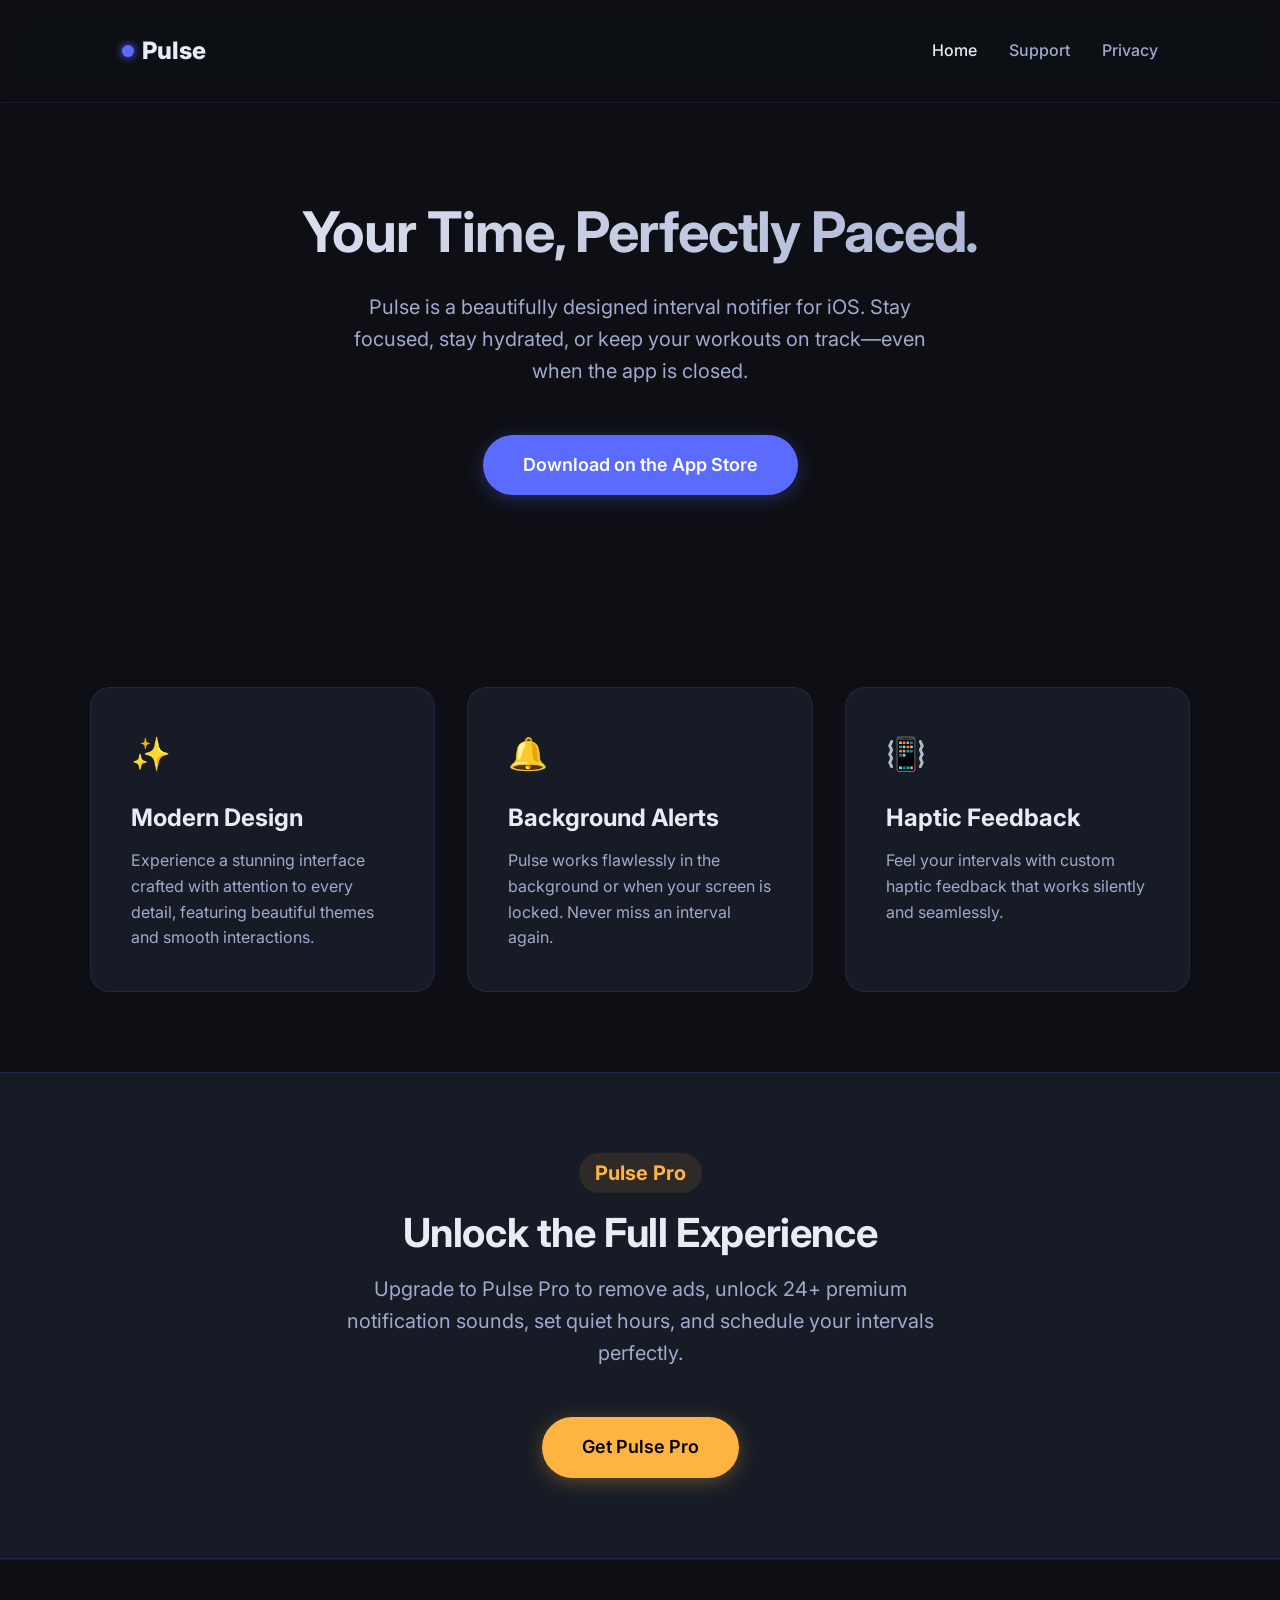
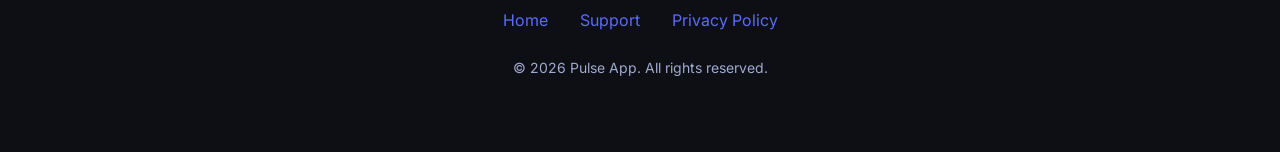
==== index.html @ a0f0a832 "Initial commit" ====
<!DOCTYPE html>
<html lang="en">
<head>
    <meta charset="UTF-8">
    <meta name="viewport" content="width=device-width, initial-scale=1.0">
    <title>Pulse - Interval Notifier</title>
    <meta name="description" content="Pulse is a modern interval notifier for iOS. Beautifully designed, completely customizable, and works perfectly in the background.">
    <link rel="stylesheet" href="styles.css">
    <link href="https://fonts.googleapis.com/css2?family=Inter:wght@400;500;600;700;800&display=swap" rel="stylesheet">
</head>
<body>
    <header>
        <div class="container nav-container">
            <a href="index.html" class="logo">
                <span class="logo-dot"></span> Pulse
            </a>
            <nav class="nav-links">
                <a href="index.html" class="active">Home</a>
                <a href="support.html">Support</a>
                <a href="privacy.html">Privacy</a>
            </nav>
        </div>
    </header>

    <main>
        <section class="hero container">
            <h1>Your Time, Perfectly Paced.</h1>
            <p class="hero-subtitle">Pulse is a beautifully designed interval notifier for iOS. Stay focused, stay hydrated, or keep your workouts on track—even when the app is closed.</p>
            <a href="#" class="cta-button">Download on the App Store</a>
        </section>

        <section class="features container">
            <div class="features-grid">
                <div class="feature-card">
                    <div class="feature-icon">✨</div>
                    <h3>Modern Design</h3>
                    <p>Experience a stunning interface crafted with attention to every detail, featuring beautiful themes and smooth interactions.</p>
                </div>
                <div class="feature-card">
                    <div class="feature-icon">🔔</div>
                    <h3>Background Alerts</h3>
                    <p>Pulse works flawlessly in the background or when your screen is locked. Never miss an interval again.</p>
                </div>
                <div class="feature-card">
                    <div class="feature-icon">📳</div>
                    <h3>Haptic Feedback</h3>
                    <p>Feel your intervals with custom haptic feedback that works silently and seamlessly.</p>
                </div>
            </div>
        </section>

        <section class="pro-section">
            <div class="container">
                <span class="pro-badge">Pulse Pro</span>
                <h2>Unlock the Full Experience</h2>
                <p class="hero-subtitle">Upgrade to Pulse Pro to remove ads, unlock 24+ premium notification sounds, set quiet hours, and schedule your intervals perfectly.</p>
                <a href="#" class="cta-button" style="background-color: var(--accent-yellow); color: #000; box-shadow: 0 4px 20px rgba(255, 179, 64, 0.3);">Get Pulse Pro</a>
            </div>
        </section>
    </main>

    <footer>
        <div class="container">
            <div class="footer-links">
                <a href="index.html">Home</a>
                <a href="support.html">Support</a>
                <a href="privacy.html">Privacy Policy</a>
            </div>
            <p class="footer-text">© 2026 Pulse App. All rights reserved.</p>
        </div>
    </footer>
</body>
</html>
---- styles.css ----
:root {
    --bg-color: #0D0F14;
    --panel-color: #161B25;
    --card-color: #1E2535;
    --text-primary: #E8ECF4;
    --text-secondary: #A0AACF;
    --accent-blue: #5C6BFF;
    --accent-blue-hover: #727fff;
    --accent-yellow: #FFB340;
    --accent-red: #FF5A52;
    --border-color: rgba(92, 107, 255, 0.15);
}

* {
    margin: 0;
    padding: 0;
    box-sizing: border-box;
}

body {
    font-family: 'Inter', -apple-system, BlinkMacSystemFont, "Segoe UI", Roboto, Helvetica, Arial, sans-serif;
    background-color: var(--bg-color);
    color: var(--text-primary);
    line-height: 1.6;
    -webkit-font-smoothing: antialiased;
}

/* Typography */
h1, h2, h3, h4 {
    font-weight: 700;
    line-height: 1.2;
    margin-bottom: 1rem;
}

h1 { font-size: 3.5rem; letter-spacing: -0.02em; }
h2 { font-size: 2.5rem; letter-spacing: -0.01em; }
p { color: var(--text-secondary); margin-bottom: 1.5rem; font-size: 1.125rem; }

a {
    color: var(--accent-blue);
    text-decoration: none;
    transition: color 0.2s ease;
}

a:hover {
    color: var(--accent-blue-hover);
}

/* Layout */
.container {
    max-width: 1100px;
    margin: 0 auto;
    padding: 0 2rem;
}

/* Header */
header {
    padding: 2rem 0;
    border-bottom: 1px solid var(--panel-color);
    background-color: rgba(13, 15, 20, 0.8);
    backdrop-filter: blur(10px);
    position: sticky;
    top: 0;
    z-index: 100;
}

.nav-container {
    display: flex;
    justify-content: space-between;
    align-items: center;
}

.logo {
    font-size: 1.5rem;
    font-weight: 800;
    color: var(--text-primary);
    display: flex;
    align-items: center;
    gap: 0.5rem;
}

.logo-dot {
    width: 12px;
    height: 12px;
    background-color: var(--accent-blue);
    border-radius: 50%;
    display: inline-block;
    box-shadow: 0 0 10px var(--accent-blue);
}

.nav-links {
    display: flex;
    gap: 2rem;
}

.nav-links a {
    color: var(--text-secondary);
    font-weight: 500;
}

.nav-links a:hover, .nav-links a.active {
    color: var(--text-primary);
}

/* Hero Section */
.hero {
    padding: 6rem 0 4rem;
    text-align: center;
}

.hero h1 {
    background: linear-gradient(135deg, #E8ECF4 0%, #A0AACF 100%);
    -webkit-background-clip: text;
    -webkit-text-fill-color: transparent;
    margin-bottom: 1.5rem;
}

.hero-subtitle {
    font-size: 1.25rem;
    max-width: 600px;
    margin: 0 auto 3rem;
}

.cta-button {
    display: inline-block;
    background-color: var(--accent-blue);
    color: #fff;
    padding: 1rem 2.5rem;
    border-radius: 999px;
    font-size: 1.125rem;
    font-weight: 600;
    transition: all 0.3s ease;
    box-shadow: 0 4px 20px rgba(92, 107, 255, 0.3);
}

.cta-button:hover {
    background-color: var(--accent-blue-hover);
    transform: translateY(-2px);
    box-shadow: 0 6px 25px rgba(92, 107, 255, 0.4);
    color: #fff;
}

/* Features */
.features {
    padding: 5rem 0;
}

.features-grid {
    display: grid;
    grid-template-columns: repeat(auto-fit, minmax(300px, 1fr));
    gap: 2rem;
    margin-top: 3rem;
}

.feature-card {
    background-color: var(--panel-color);
    padding: 2.5rem;
    border-radius: 20px;
    border: 1px solid var(--border-color);
    transition: transform 0.3s ease, box-shadow 0.3s ease;
}

.feature-card:hover {
    transform: translateY(-5px);
    box-shadow: 0 10px 30px rgba(0, 0, 0, 0.2);
}

.feature-icon {
    font-size: 2rem;
    color: var(--accent-blue);
    margin-bottom: 1.5rem;
}

.feature-card h3 {
    font-size: 1.5rem;
}

.feature-card p {
    font-size: 1rem;
    margin-bottom: 0;
}

/* Pro Section */
.pro-section {
    background-color: var(--panel-color);
    padding: 5rem 0;
    text-align: center;
    border-top: 1px solid var(--border-color);
    border-bottom: 1px solid var(--border-color);
}

.pro-badge {
    color: var(--accent-yellow);
    font-weight: 700;
    font-size: 1.25rem;
    margin-bottom: 1rem;
    display: inline-block;
    padding: 0.25rem 1rem;
    background-color: rgba(255, 179, 64, 0.1);
    border-radius: 999px;
}

/* Standard Content Pages (Privacy, Support) */
.page-header {
    padding: 4rem 0 2rem;
    text-align: center;
    border-bottom: 1px solid var(--panel-color);
}

.content-section {
    padding: 4rem 0;
    max-width: 800px;
    margin: 0 auto;
}

.content-section h2 {
    font-size: 2rem;
    margin-top: 2.5rem;
    color: var(--text-primary);
}

.content-section h3 {
    font-size: 1.5rem;
    margin-top: 2rem;
    color: var(--text-primary);
}

.content-section p, .content-section ul {
    margin-bottom: 1.5rem;
    color: var(--text-secondary);
}

.content-section ul {
    padding-left: 1.5rem;
}

.content-section li {
    margin-bottom: 0.5rem;
}

/* Forms */
.support-form {
    background-color: var(--panel-color);
    padding: 3rem;
    border-radius: 20px;
    border: 1px solid var(--border-color);
}

.form-group {
    margin-bottom: 1.5rem;
}

.form-group label {
    display: block;
    margin-bottom: 0.5rem;
    color: var(--text-primary);
    font-weight: 500;
}

.form-group input, .form-group textarea {
    width: 100%;
    padding: 1rem;
    background-color: var(--card-color);
    border: 1px solid var(--border-color);
    border-radius: 10px;
    color: var(--text-primary);
    font-family: inherit;
    font-size: 1rem;
    transition: border-color 0.2s ease;
}

.form-group input:focus, .form-group textarea:focus {
    outline: none;
    border-color: var(--accent-blue);
}

button[type="submit"] {
    width: 100%;
    border: none;
    cursor: pointer;
    font-family: inherit;
}

/* Footer */
footer {
    padding: 3rem 0;
    text-align: center;
    border-top: 1px solid var(--panel-color);
    margin-top: auto;
}

.footer-links {
    display: flex;
    justify-content: center;
    gap: 2rem;
    margin-bottom: 1.5rem;
}

.footer-text {
    font-size: 0.875rem;
}

/* Responsive */
@media (max-width: 768px) {
    h1 { font-size: 2.5rem; }
    h2 { font-size: 2rem; }
    
    .nav-links {
        display: none; /* simple mobile nav for now */
    }
    
    .hero {
        padding: 4rem 0 2rem;
    }
    
    .support-form {
        padding: 2rem;
    }
}
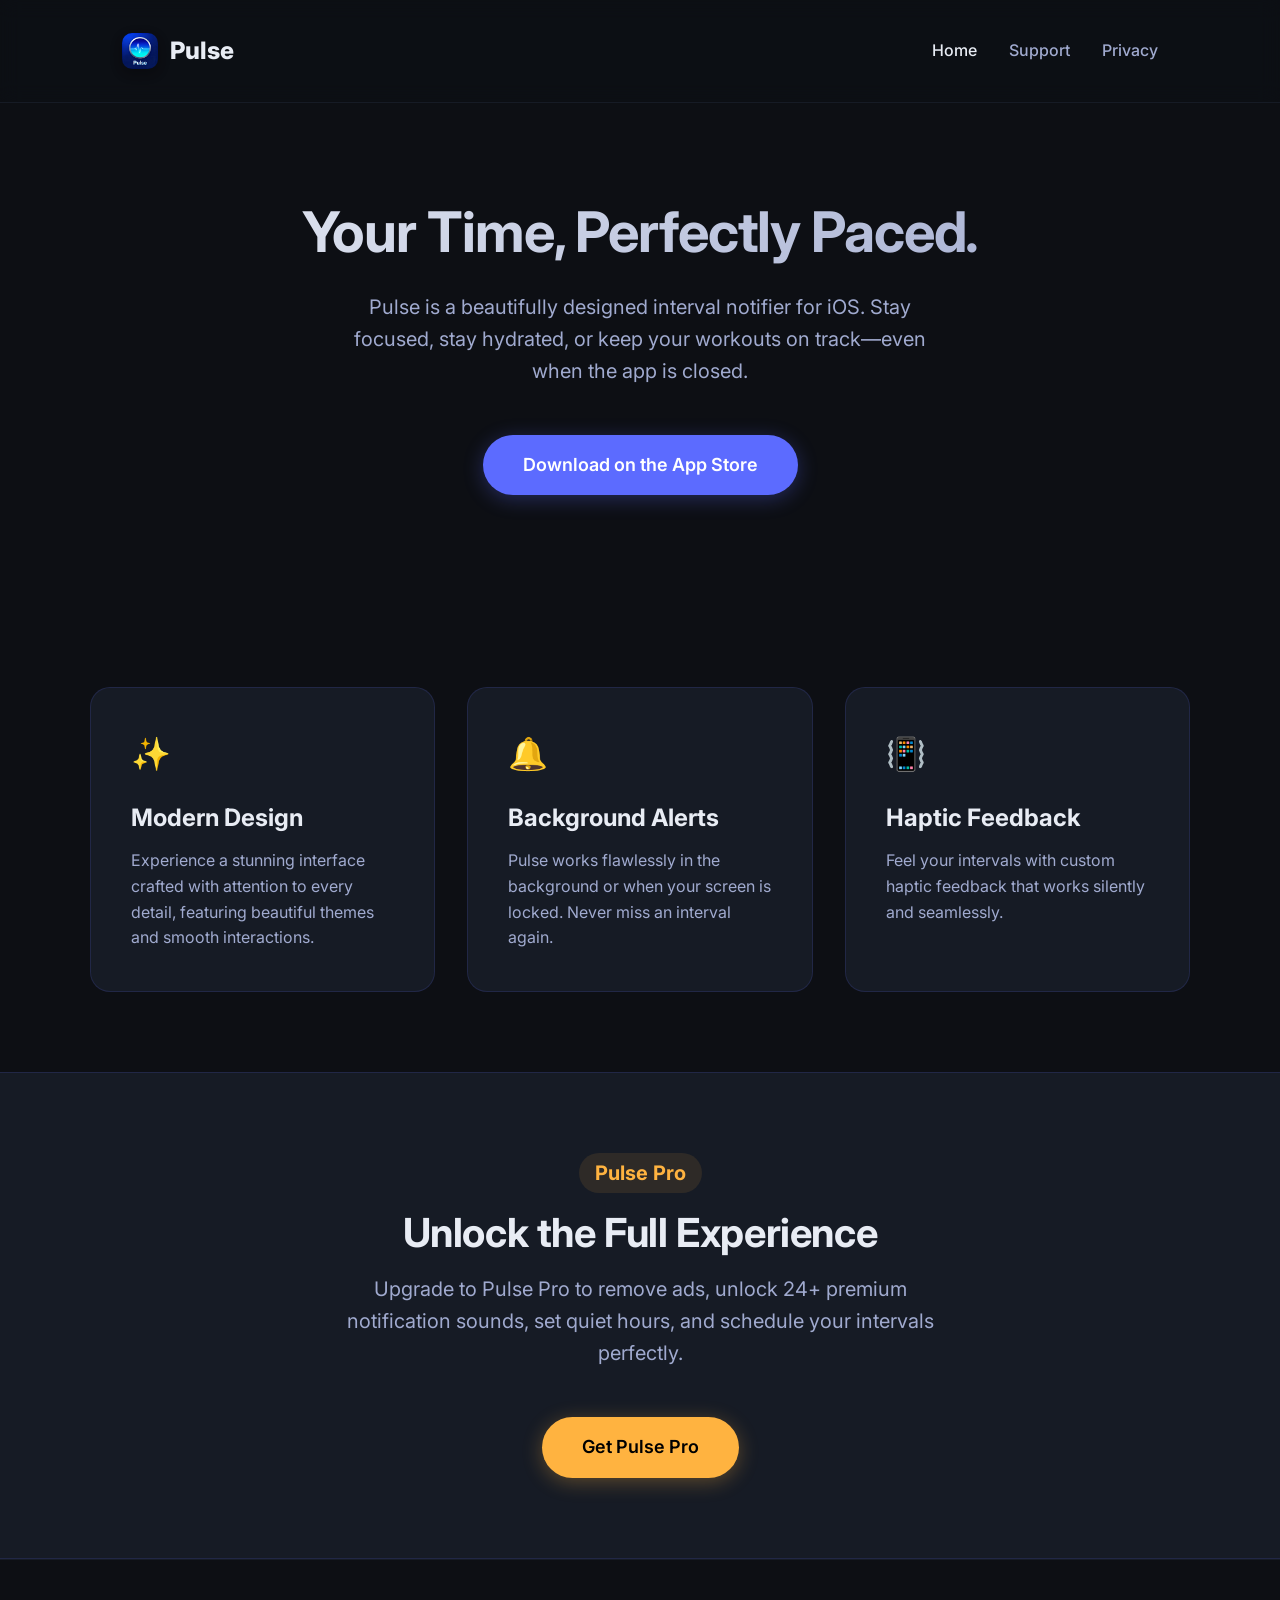
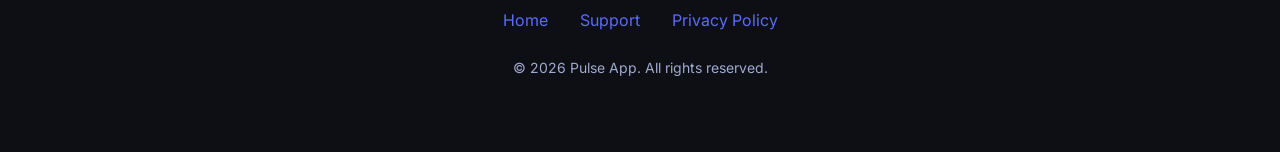
==== commit 9229e3f5: "applink and logo added" ====
--- a/index.html
+++ b/index.html
@@ -12,7 +12,7 @@
     <header>
         <div class="container nav-container">
             <a href="index.html" class="logo">
-                <span class="logo-dot"></span> Pulse
+                <img src="assets/logo.jpg" alt="Pulse Logo" class="logo-img"> Pulse
             </a>
             <nav class="nav-links">
                 <a href="index.html" class="active">Home</a>
@@ -26,7 +26,7 @@
         <section class="hero container">
             <h1>Your Time, Perfectly Paced.</h1>
             <p class="hero-subtitle">Pulse is a beautifully designed interval notifier for iOS. Stay focused, stay hydrated, or keep your workouts on track—even when the app is closed.</p>
-            <a href="#" class="cta-button">Download on the App Store</a>
+            <a href="https://apps.apple.com/app/pulse-interval-notifier/id6764894771" class="cta-button">Download on the App Store</a>
         </section>
 
         <section class="features container">
@@ -54,7 +54,7 @@
                 <span class="pro-badge">Pulse Pro</span>
                 <h2>Unlock the Full Experience</h2>
                 <p class="hero-subtitle">Upgrade to Pulse Pro to remove ads, unlock 24+ premium notification sounds, set quiet hours, and schedule your intervals perfectly.</p>
-                <a href="#" class="cta-button" style="background-color: var(--accent-yellow); color: #000; box-shadow: 0 4px 20px rgba(255, 179, 64, 0.3);">Get Pulse Pro</a>
+                <a href="https://apps.apple.com/app/pulse-interval-notifier/id6764894771" class="cta-button" style="background-color: var(--accent-yellow); color: #000; box-shadow: 0 4px 20px rgba(255, 179, 64, 0.3);">Get Pulse Pro</a>
             </div>
         </section>
     </main>
--- a/styles.css
+++ b/styles.css
@@ -76,16 +76,19 @@
     color: var(--text-primary);
     display: flex;
     align-items: center;
-    gap: 0.5rem;
+    gap: 0.75rem;
+}
+
+.logo-img {
+    width: 36px;
+    height: 36px;
+    border-radius: 10px;
+    object-fit: cover;
+    box-shadow: 0 4px 12px rgba(0, 0, 0, 0.3);
 }
 
 .logo-dot {
-    width: 12px;
-    height: 12px;
-    background-color: var(--accent-blue);
-    border-radius: 50%;
-    display: inline-block;
-    box-shadow: 0 0 10px var(--accent-blue);
+    display: none; /* Replaced by logo-img */
 }
 
 .nav-links {
